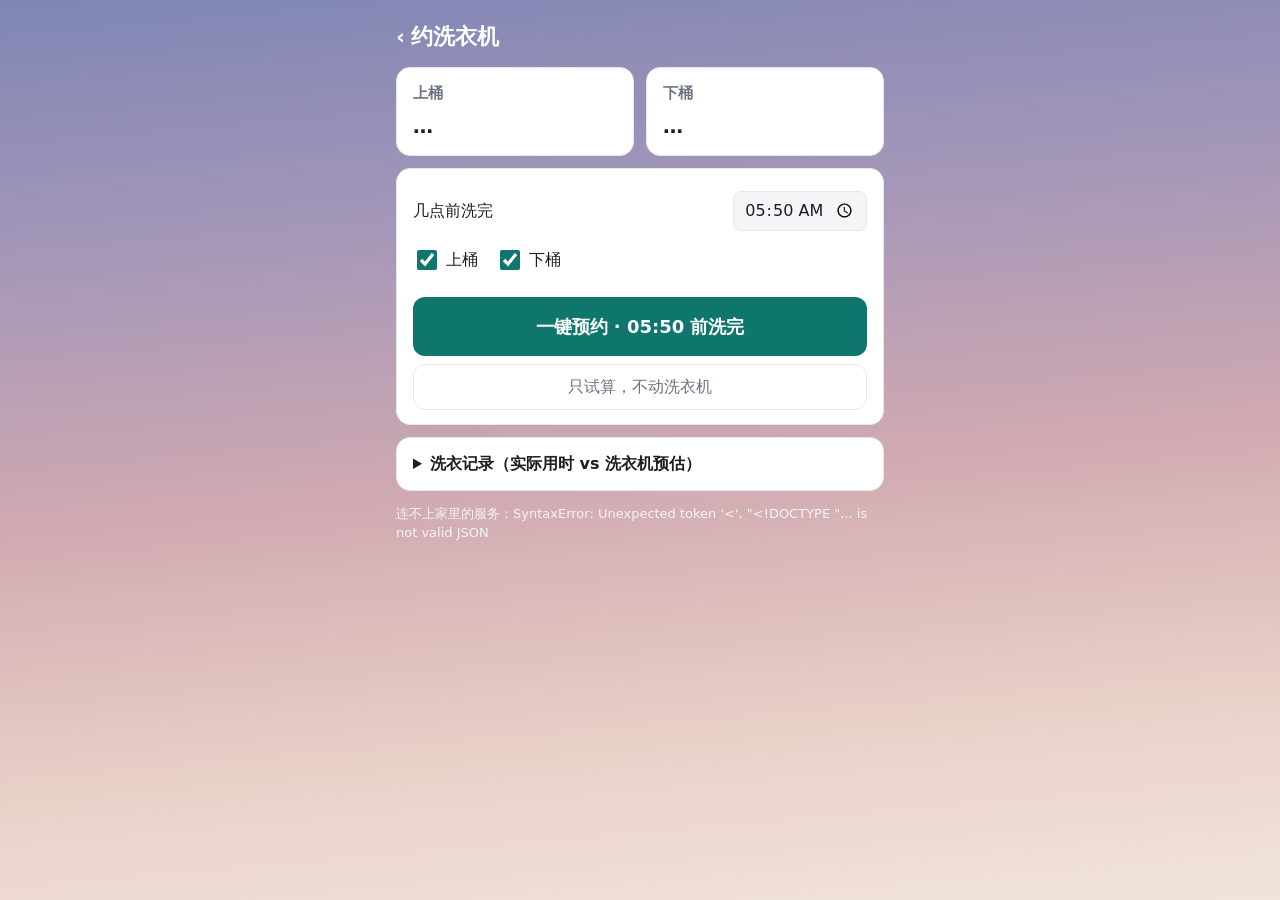
==== hub/app/static/washer.html @ b7e4ced5 "HomeHub: self-hosted Mijia replacement on Home Assistant - hub/: aiohttp service for a Home Assistan" ====
<!doctype html>
<html lang="zh-CN">
<head>
<meta charset="utf-8">
<meta name="viewport" content="width=device-width, initial-scale=1, viewport-fit=cover">
<title>约洗衣机</title>
<link rel="manifest" href="/static/manifest.json">
<link rel="icon" href="/static/icon.svg">
<meta name="theme-color" content="#0f766e">
<style>
  :root {
    --bg: #f4f5f7; --card: #fff; --text: #1c1e21; --muted: #6b7280; --line: #e5e7eb;
    --accent: #0f766e; --accent-text: #fff; --ok: #15803d; --warn: #b45309; --bad: #b91c1c;
  }
  @media (prefers-color-scheme: dark) {
    :root { --bg: #111315; --card: #1b1e21; --text: #e8eaed; --muted: #9aa0a6; --line: #2c3035;
            --accent: #14b8a6; --accent-text: #04201d; --ok: #4ade80; --warn: #fbbf24; --bad: #f87171; }
  }
  * { box-sizing: border-box; }
  body { margin: 0; background: var(--bg); color: var(--text);
         font: 16px/1.5 system-ui, -apple-system, "PingFang SC", "Microsoft YaHei", sans-serif; }
  main { max-width: 520px; margin: 0 auto; padding: calc(var(--sat, 0px) + 16px) 16px calc(var(--sab, 0px) + 40px); }
  /* same dusk sky as the home page, so the white status-bar icons stay readable */
  body::before { content: ""; position: fixed; inset: 0; z-index: -1; background: linear-gradient(175deg, #7f86b5 0%, #a597b8 26%, #cfa9b1 52%, #e8cfc6 78%, #f1e4dd 100%); }
  @media (prefers-color-scheme: dark) { body::before { background: linear-gradient(175deg, #1c1f33 0%, #2a2540 35%, #3a2b3c 70%, #2a2128 100%); } }
  h1, h1 a { color: #fff !important; }
  #foot, #app { color: rgba(255,255,255,.85) !important; }
  h1 { font-size: 22px; margin: 4px 0 14px; }
  .card { background: var(--card); border: 1px solid var(--line); border-radius: 14px; padding: 14px 16px; margin-bottom: 12px; }
  .drums { display: grid; grid-template-columns: 1fr 1fr; gap: 12px; }
  .drum h2 { font-size: 15px; margin: 0 0 6px; color: var(--muted); font-weight: 600; }
  .drum .state { font-size: 20px; font-weight: 700; }
  .drum .sub { font-size: 13px; color: var(--muted); }
  .drum .eta { font-size: 14px; margin-top: 4px; }
  label.row { display: flex; align-items: center; justify-content: space-between; padding: 8px 0; }
  .checks { display: flex; gap: 18px; }
  .checks label { display: flex; align-items: center; gap: 6px; }
  input[type=time] { font: inherit; padding: 6px 10px; border-radius: 8px; border: 1px solid var(--line);
                     background: var(--bg); color: var(--text); }
  input[type=checkbox] { width: 20px; height: 20px; accent-color: var(--accent); }
  button { font: inherit; border: 0; border-radius: 12px; cursor: pointer; }
  .primary { width: 100%; padding: 16px; font-size: 18px; font-weight: 700; background: var(--accent); color: var(--accent-text); margin-top: 6px; }
  .primary:disabled { opacity: .6; }
  .secondary { width: 100%; padding: 10px; margin-top: 8px; background: transparent; color: var(--muted); border: 1px solid var(--line); }
  #result:empty { display: none; }
  .res-item { padding: 8px 0; border-top: 1px solid var(--line); }
  .res-item:first-child { border-top: 0; padding-top: 0; }
  .ok { color: var(--ok); } .bad { color: var(--bad); } .warn { color: var(--warn); }
  ul { margin: 4px 0 0; padding-left: 20px; font-size: 14px; }
  table { width: 100%; border-collapse: collapse; font-size: 13px; }
  th, td { text-align: left; padding: 5px 4px; border-top: 1px solid var(--line); white-space: nowrap; }
  th { color: var(--muted); font-weight: 600; border-top: 0; }
  .muted { color: var(--muted); font-size: 13px; }
  details summary { cursor: pointer; font-weight: 600; }
  .prog { font-size: 13px; color: var(--muted); padding: 2px 0 8px; }
  .prog div { display: flex; justify-content: space-between; gap: 8px; padding: 3px 0; }
  .prog a { color: var(--accent); white-space: nowrap; }
  .edit { border-top: 1px solid var(--line); padding: 8px 0; }
  .edit label { display: flex; justify-content: space-between; align-items: center; padding: 4px 0; font-size: 14px; }
  .edit select, .edit input[type=number] { font: inherit; padding: 4px 8px; border-radius: 8px; border: 1px solid var(--line);
                                           background: var(--bg); color: var(--text); width: 9em; }
  .edit .btns { display: flex; gap: 8px; margin-top: 6px; }
  .edit .btns button { flex: 1; padding: 8px; }
</style>
</head>
<body>
<main>
  <h1><a href="/" style="color:inherit;text-decoration:none;margin-right:6px">‹</a>约洗衣机</h1>

  <div class="drums">
    <div class="card drum" id="d-upper"><h2>上桶</h2><div class="state">…</div></div>
    <div class="card drum" id="d-lower"><h2>下桶</h2><div class="state">…</div></div>
  </div>

  <div class="card">
    <label class="row"><span>几点前洗完</span><input type="time" id="finish" value="05:50"></label>
    <div class="row checks" style="padding:8px 0">
      <label><input type="checkbox" id="c-upper" checked>上桶</label>
      <label><input type="checkbox" id="c-lower" checked>下桶</label>
    </div>
    <div class="prog" id="prog"></div>
    <div id="prog-edit"></div>
    <button class="primary" id="book">一键预约</button>
    <button class="secondary" id="dry">只试算，不动洗衣机</button>
  </div>

  <div class="card" id="result"></div>

  <div class="card">
    <details>
      <summary>洗衣记录（实际用时 vs 洗衣机预估）</summary>
      <div id="runs" class="muted" style="margin-top:8px">加载中…</div>
    </details>
  </div>
  <p class="muted" id="foot"></p>
  <p class="muted" id="app"></p>
</main>
<script>
if (window.HomeHubApp?.insetTop) { document.documentElement.style.setProperty("--sat", HomeHubApp.insetTop() + "px"); document.documentElement.style.setProperty("--sab", HomeHubApp.insetBottom() + "px"); }
const $ = s => document.querySelector(s);
const esc = s => String(s ?? "").replace(/[&<>"]/g, c => ({"&":"&amp;","<":"&lt;",">":"&gt;",'"':"&quot;"}[c]));

function drumCard(id, d) {
  const eta = d.finish_eta ? `<div class="eta">预计 <b>${esc(d.finish_eta)}</b> 洗完</div>` : "";
  const stage = d.run_status && d.run_status !== "未运行" ? ` · ${esc(d.run_status)}` : "";
  $(id).innerHTML = `<h2>${esc(d.name)}</h2><div class="state">${esc(d.status)}</div>
    <div class="sub">${esc(d.mode)}${stage}</div>${eta}`;
}

function runsTable(drums) {
  let rows = [];
  for (const d of Object.values(drums)) for (const r of d.runs) rows.push({...r, name: d.name});
  rows.sort((a, b) => b.start.localeCompare(a.start));
  if (!rows.length) return "还没有完整的记录。每次洗完都会自动记下来。";
  const fmt = v => v == null ? "—" : v;
  const over = v => v == null ? "—" : `<span class="${v > 0 ? "warn" : "ok"}">${v > 0 ? "+" : ""}${v}</span>`;
  return `<table><tr><th>桶</th><th>开始</th><th>结束</th><th>用时</th><th>预估</th><th>偏差</th></tr>` +
    rows.map(r => `<tr><td>${esc(r.name)}</td><td>${esc(r.start)}</td><td>${fmt(r.end)}</td>
      <td>${fmt(r.duration_min)}</td><td>${fmt(r.estimate_min)}</td><td>${over(r.overrun_min)}</td></tr>`).join("") +
    `</table><p class="muted">单位：分钟。偏差 = 实际用时 − 洗衣机开始时的预估，预约时按最近 10 次里最大的偏差留余量。</p>`;
}

// X-HH-Body: the app relays requests and can't read bodies (see app.js withBody)
async function postJSON(url, data) {
  const body = JSON.stringify(data);
  const r = await fetch(url, {method: "POST", body,
    headers: {"Content-Type": "application/json", "X-HH-Body": btoa(String.fromCharCode(...new TextEncoder().encode(body)))}});
  if (!r.ok) throw new Error(await r.text());
  return r.json();
}

const DEGREE = {"Store": "收纳干", "Wear Immediately": "穿着即可", "Ironing": "熨烫干"};
let last = null, editing = null;

function progList(drums) {
  $("#prog").innerHTML = ["upper", "lower"].map(d => `<div><span><b>${esc(drums[d].name)}自定义</b>：${esc(drums[d].program_summary)}</span>
    <a href="#" data-edit="${d}">改</a></div>`).join("");
}

function progEditor() {
  if (!editing || !last) { $("#prog-edit").innerHTML = ""; return; }
  const d = last.drums[editing], p = d.program;
  const field = (k, f) => {
    if (f.kind === "select") return `<select data-k="${k}">${f.choices.map(c =>
      `<option value="${esc(c)}"${String(p[k]) === c ? " selected" : ""}>${esc(DEGREE[c] || (k === "temp" && c !== "常温" ? c + "℃" : c))}</option>`).join("")}</select>`;
    if (f.kind === "number") return `<input type="number" data-k="${k}" min="${f.choices[0]}" max="${f.choices[1]}" value="${esc(p[k])}">`;
    return `<input type="checkbox" data-k="${k}"${p[k] ? " checked" : ""}>`;
  };
  $("#prog-edit").innerHTML = `<div class="edit"><div class="muted">${esc(d.name)}的自定义程序，和米家里设的保持一致。每次预约前会整套写进洗衣机。</div>` +
    Object.entries(d.program_fields).map(([k, f]) => `<label><span>${esc(f.label)}</span>${field(k, f)}</label>`).join("") +
    `<div class="btns"><button class="secondary" id="prog-cancel">取消</button><button class="primary" id="prog-save" style="margin:8px 0 0">保存</button></div></div>`;
  $("#prog-cancel").onclick = () => { editing = null; progEditor(); };
  $("#prog-save").onclick = async () => {
    const program = {};
    for (const el of $("#prog-edit").querySelectorAll("[data-k]"))
      program[el.dataset.k] = el.type === "checkbox" ? el.checked : el.type === "number" ? Number(el.value) : el.value;
    try {
      await postJSON("/api/washer/program", {drum: editing, program});
      editing = null; progEditor(); refresh();
    } catch (e) { alert("保存失败：" + e.message); }
  };
}

$("#prog").addEventListener("click", e => {
  const a = e.target.closest("[data-edit]");
  if (!a) return;
  e.preventDefault();
  editing = a.dataset.edit;
  progEditor();
});

async function refresh() {
  try {
    const s = last = await (await fetch("/api/washer")).json();
    progList(s.drums);
    drumCard("#d-upper", s.drums.upper);
    drumCard("#d-lower", s.drums.lower);
    $("#runs").innerHTML = runsTable(s.drums);
    $("#foot").textContent = `余量：上桶 ${s.drums.upper.buffer_min} 分钟，下桶 ${s.drums.lower.buffer_min} 分钟 · 更新于 ${new Date().toLocaleTimeString("zh-CN", {hour: "2-digit", minute: "2-digit"})}`;
  } catch (e) {
    $("#foot").textContent = "连不上家里的服务：" + e;
  }
}

function showResult(res, dry) {
  $("#result").innerHTML = res.results.map(r => {
    const p = r.plan || {};
    const head = dry
      ? `<b>${esc(r.name)}</b> 试算${r.ok ? "" : "：<span class='bad'>不能预约</span>"}`
      : `<b>${esc(r.name)}</b> ${r.ok ? "<span class='ok'>已预约 ✓</span>" : "<span class='bad'>没约上</span>"}`;
    const planLine = p.reservation_min != null
      ? `<div>预计 ${esc(p.expected_start)} 开始，${esc(p.washer_finish)} 洗完（程序约 ${esc(r.booked_length_min || p.estimate_min)} 分钟，留 ${esc(p.buffer_min)} 分钟余量）</div>` : "";
    const notes = (r.notes || []).map(n => `<li>${esc(n)}</li>`).join("");
    return `<div class="res-item">${head}${planLine}${notes ? `<ul>${notes}</ul>` : ""}</div>`;
  }).join("");
}

async function book(dry) {
  const drums = ["upper", "lower"].filter(d => $("#c-" + d).checked);
  if (!drums.length) { alert("至少选一个桶"); return; }
  const btn = dry ? $("#dry") : $("#book");
  const label = btn.textContent;
  btn.disabled = true; btn.textContent = dry ? "试算中…" : "正在写程序并预约，约一分钟…";
  try {
    showResult(await postJSON("/api/washer/book", {drums, finish_by: $("#finish").value, dry_run: dry}), dry);
  } catch (e) {
    $("#result").innerHTML = `<span class="bad">出错了：${esc(e.message)}</span>`;
  } finally {
    btn.disabled = false; btn.textContent = label;
    refresh();
  }
}

function syncLabel() { $("#book").textContent = `一键预约 · ${$("#finish").value} 前洗完`; }
$("#finish").addEventListener("change", syncLabel);
$("#book").addEventListener("click", () => book(false));
$("#dry").addEventListener("click", () => book(true));
// Inside the HomeHub Android app: show its version, route and an update button (native side does the work).
if (window.HomeHubApp) {
  $("#app").innerHTML = `App ${esc(HomeHubApp.versionName())} · ${esc(HomeHubApp.route())} · <a href="#" id="upd">检查更新</a>`;
  $("#upd").addEventListener("click", e => { e.preventDefault(); HomeHubApp.checkUpdate(); });
}
syncLabel();
refresh();
setInterval(refresh, 30000);
</script>
</body>
</html>
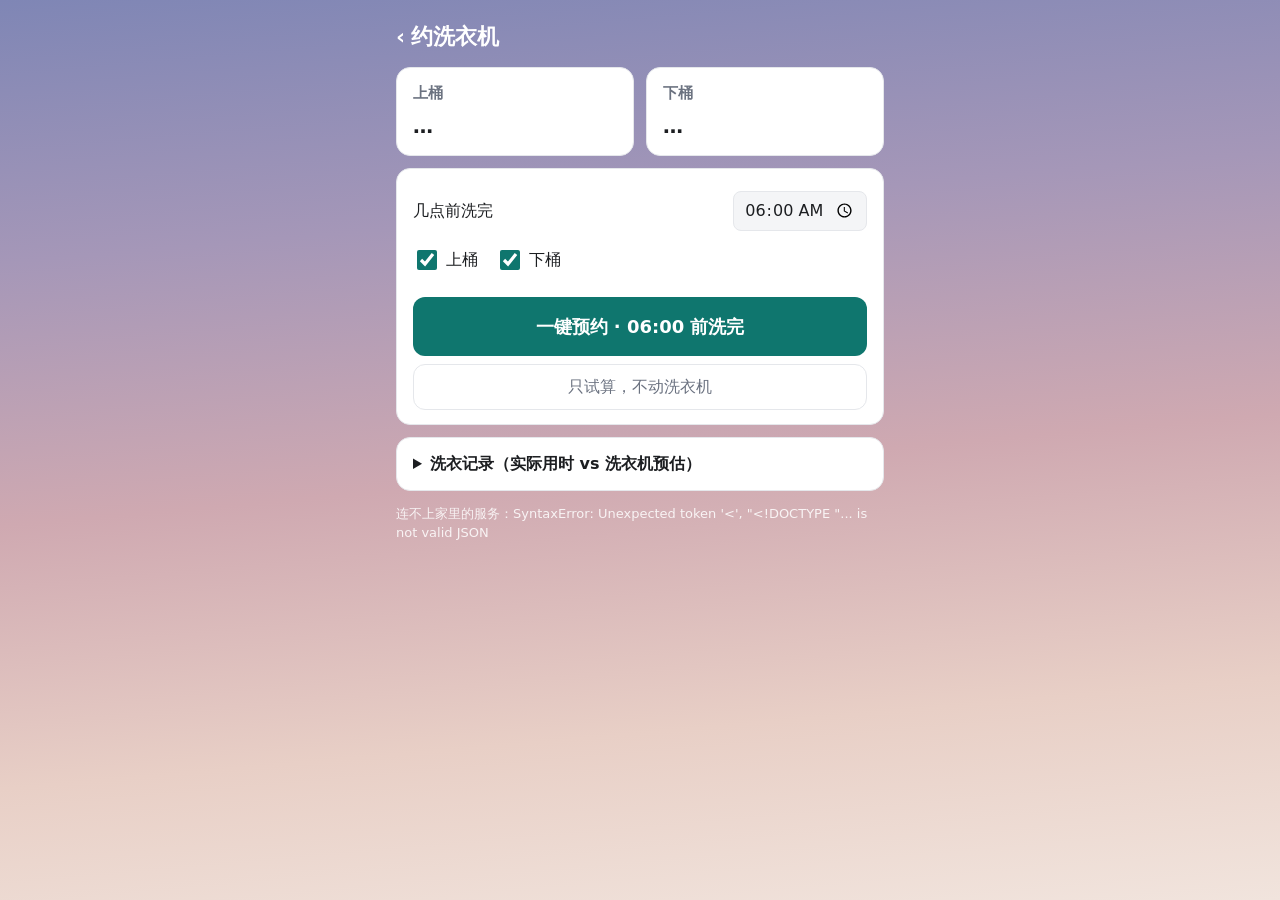
==== commit 07e1e57b: "Add idea app, sentinel service and deploy tooling - 新增 idea_app 安卓工程（MainActivity、网络层与回退、自更新、图标资源及 G" ====
--- a/hub/app/static/washer.html
+++ b/hub/app/static/washer.html
@@ -73,7 +73,7 @@
   </div>
 
   <div class="card">
-    <label class="row"><span>几点前洗完</span><input type="time" id="finish" value="05:50"></label>
+    <label class="row"><span>几点前洗完</span><input type="time" id="finish" value="06:00"></label>
     <div class="row checks" style="padding:8px 0">
       <label><input type="checkbox" id="c-upper" checked>上桶</label>
       <label><input type="checkbox" id="c-lower" checked>下桶</label>
@@ -96,6 +96,7 @@
   <p class="muted" id="app"></p>
 </main>
 <script>
+window.hhBack = () => { location.href = "/"; return true; };
 if (window.HomeHubApp?.insetTop) { document.documentElement.style.setProperty("--sat", HomeHubApp.insetTop() + "px"); document.documentElement.style.setProperty("--sab", HomeHubApp.insetBottom() + "px"); }
 const $ = s => document.querySelector(s);
 const esc = s => String(s ?? "").replace(/[&<>"]/g, c => ({"&":"&amp;","<":"&lt;",">":"&gt;",'"':"&quot;"}[c]));
